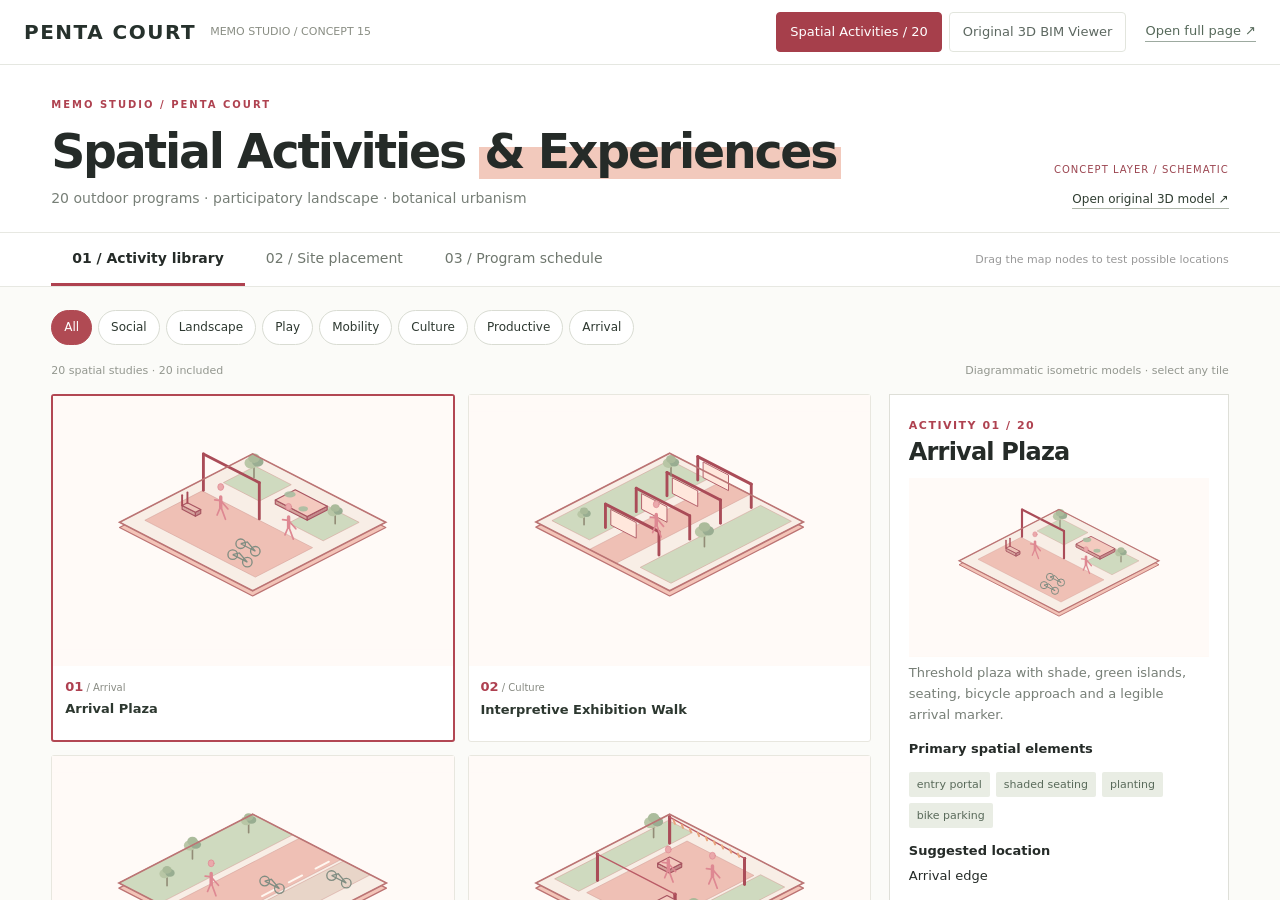
==== index.html @ 38d26be9 "Create Penta Court homepage connecting BIM viewer and 20 spatial activities" ====
<!doctype html><html lang="en"><head><meta charset="utf-8"><meta name="viewport" content="width=device-width,initial-scale=1"><title>Penta Court | MEMO Studio</title><style>
*{box-sizing:border-box}html,body{height:100%;margin:0}body{font:13px/1.4 system-ui,-apple-system,Segoe UI,sans-serif;background:#f7f7f4;color:#26312c}.shell{height:100dvh;display:flex;flex-direction:column}header{flex-shrink:0;min-height:65px;padding:10px 24px;display:flex;align-items:center;justify-content:space-between;gap:20px;background:white;border-bottom:1px solid #e5e7e1}.brand{display:flex;align-items:center;gap:14px;white-space:nowrap;text-decoration:none;color:inherit}.brand strong{font-size:20px;letter-spacing:1.5px}.brand span{font-size:11px;color:#8a8e84}nav{display:flex;gap:7px;align-items:center;overflow-x:auto}nav button{font:inherit;padding:10px 13px;border:1px solid #e2e5dd;background:white;color:#5d6861;cursor:pointer;border-radius:4px;white-space:nowrap}nav button[aria-selected=true]{background:#a63f4b;color:white;border-color:#a63f4b}nav button:hover:not([aria-selected=true]){background:#f9eded}nav a{color:#56695a;white-space:nowrap;text-decoration:none;border-bottom:1px solid #9daaa0;margin-left:12px}main{position:relative;flex:1;min-height:0}iframe{display:block;width:100%;height:100%;border:0;background:#fff}.loading{position:absolute;z-index:3;left:50%;top:42%;transform:translate(-50%,-50%);background:#fffffff4;padding:18px 30px;border:1px solid #e2e4dc;box-shadow:0 2px 22px #0001;color:#64716b}.loading[hidden]{display:none}@media(max-width:700px){header{padding:10px 12px;align-items:start;flex-direction:column;gap:10px}.brand strong{font-size:17px}nav{max-width:100%;width:100%;gap:4px}nav button{padding:9px}nav a{margin-left:5px;font-size:11px}} </style></head><body><div class="shell">
<header><a class="brand" href="#activities"><strong>PENTA COURT</strong><span>MEMO STUDIO / CONCEPT 15</span></a><nav role="tablist" aria-label="Project sections">
<button type="button" id="tab-activities" role="tab" aria-selected="true">Spatial Activities / 20</button>
<button type="button" id="tab-model" role="tab" aria-selected="false">Original 3D BIM Viewer</button>
<a id="open-page" href="activities.html" target="_blank" rel="noopener">Open full page ↗</a>
</nav></header>
<main><div class="loading" id="loading" role="status">Loading Penta Court…</div><iframe id="content" title="Penta Court interactive workspace" loading="eager" allow="fullscreen"></iframe></main>
</div><script>
(function(){
var pages={activities:'activities.html',model:'Penta_Court_Viewer%20(4).html'},view=document.getElementById('content'),loading=document.getElementById('loading'),last='';
function show(){var key=location.hash==='#model'?'model':'activities';document.getElementById('tab-activities').setAttribute('aria-selected',String(key==='activities'));document.getElementById('tab-model').setAttribute('aria-selected',String(key==='model'));document.getElementById('open-page').href=pages[key];if(last!==key){last=key;loading.hidden=false;view.src=pages[key];}}
document.getElementById('tab-activities').onclick=function(){location.hash='activities';show()};
document.getElementById('tab-model').onclick=function(){location.hash='model';show()};
view.onload=function(){loading.hidden=true};
window.addEventListener('hashchange',show);show();
})();
</script></body></html>
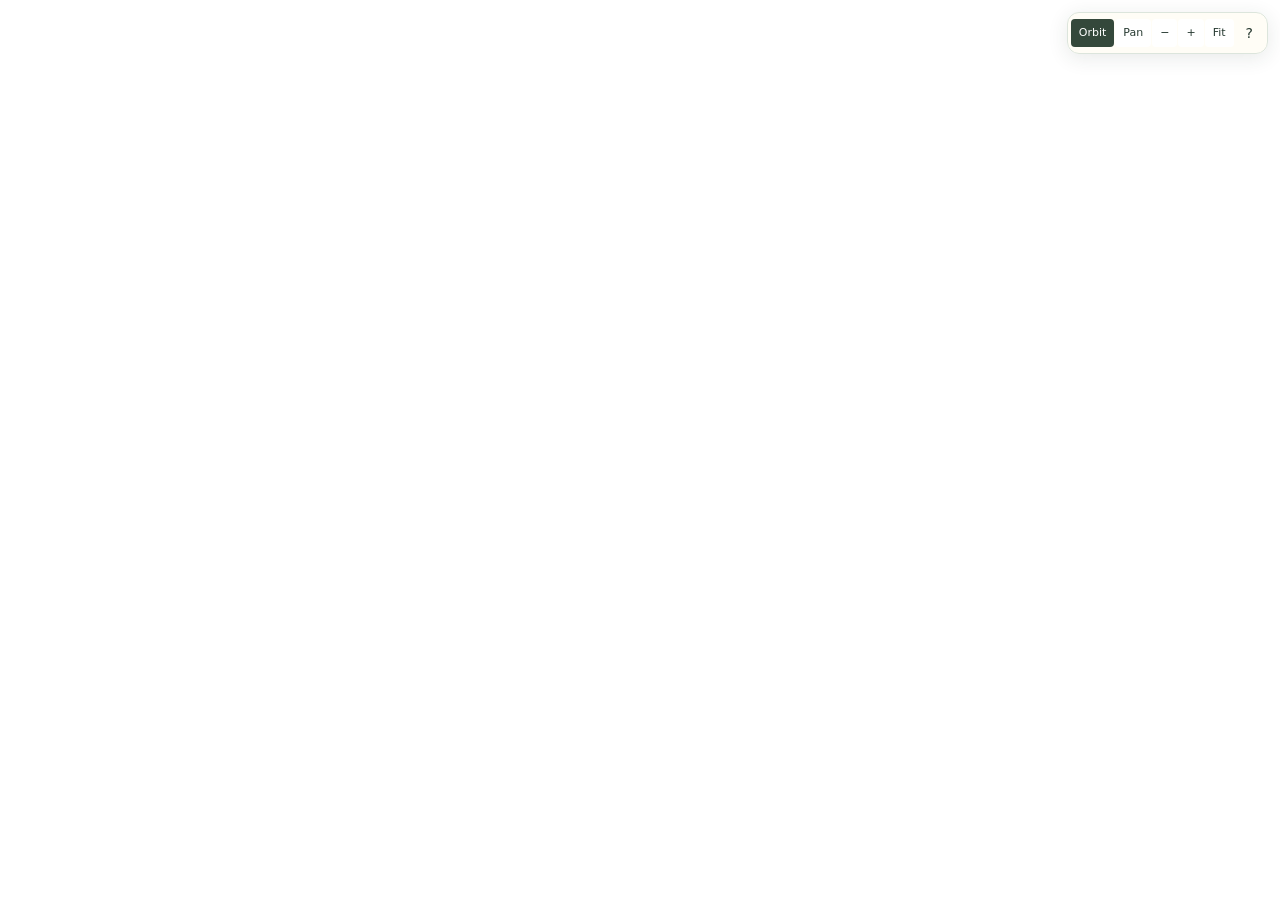
==== commit 7c86cdd8: "Fix Penta Court homepage: load full 3D viewer directly without broken iframe" ====
--- a/index.html
+++ b/index.html
@@ -1,18 +1,29 @@
-<!doctype html><html lang="en"><head><meta charset="utf-8"><meta name="viewport" content="width=device-width,initial-scale=1"><title>Penta Court | MEMO Studio</title><style>
-*{box-sizing:border-box}html,body{height:100%;margin:0}body{font:13px/1.4 system-ui,-apple-system,Segoe UI,sans-serif;background:#f7f7f4;color:#26312c}.shell{height:100dvh;display:flex;flex-direction:column}header{flex-shrink:0;min-height:65px;padding:10px 24px;display:flex;align-items:center;justify-content:space-between;gap:20px;background:white;border-bottom:1px solid #e5e7e1}.brand{display:flex;align-items:center;gap:14px;white-space:nowrap;text-decoration:none;color:inherit}.brand strong{font-size:20px;letter-spacing:1.5px}.brand span{font-size:11px;color:#8a8e84}nav{display:flex;gap:7px;align-items:center;overflow-x:auto}nav button{font:inherit;padding:10px 13px;border:1px solid #e2e5dd;background:white;color:#5d6861;cursor:pointer;border-radius:4px;white-space:nowrap}nav button[aria-selected=true]{background:#a63f4b;color:white;border-color:#a63f4b}nav button:hover:not([aria-selected=true]){background:#f9eded}nav a{color:#56695a;white-space:nowrap;text-decoration:none;border-bottom:1px solid #9daaa0;margin-left:12px}main{position:relative;flex:1;min-height:0}iframe{display:block;width:100%;height:100%;border:0;background:#fff}.loading{position:absolute;z-index:3;left:50%;top:42%;transform:translate(-50%,-50%);background:#fffffff4;padding:18px 30px;border:1px solid #e2e4dc;box-shadow:0 2px 22px #0001;color:#64716b}.loading[hidden]{display:none}@media(max-width:700px){header{padding:10px 12px;align-items:start;flex-direction:column;gap:10px}.brand strong{font-size:17px}nav{max-width:100%;width:100%;gap:4px}nav button{padding:9px}nav a{margin-left:5px;font-size:11px}} </style></head><body><div class="shell">
-<header><a class="brand" href="#activities"><strong>PENTA COURT</strong><span>MEMO STUDIO / CONCEPT 15</span></a><nav role="tablist" aria-label="Project sections">
-<button type="button" id="tab-activities" role="tab" aria-selected="true">Spatial Activities / 20</button>
-<button type="button" id="tab-model" role="tab" aria-selected="false">Original 3D BIM Viewer</button>
-<a id="open-page" href="activities.html" target="_blank" rel="noopener">Open full page ↗</a>
-</nav></header>
-<main><div class="loading" id="loading" role="status">Loading Penta Court…</div><iframe id="content" title="Penta Court interactive workspace" loading="eager" allow="fullscreen"></iframe></main>
-</div><script>
-(function(){
-var pages={activities:'activities.html',model:'Penta_Court_Viewer%20(4).html'},view=document.getElementById('content'),loading=document.getElementById('loading'),last='';
-function show(){var key=location.hash==='#model'?'model':'activities';document.getElementById('tab-activities').setAttribute('aria-selected',String(key==='activities'));document.getElementById('tab-model').setAttribute('aria-selected',String(key==='model'));document.getElementById('open-page').href=pages[key];if(last!==key){last=key;loading.hidden=false;view.src=pages[key];}}
-document.getElementById('tab-activities').onclick=function(){location.hash='activities';show()};
-document.getElementById('tab-model').onclick=function(){location.hash='model';show()};
-view.onload=function(){loading.hidden=true};
-window.addEventListener('hashchange',show);show();
+<!doctype html><html lang="en"><head><meta charset="utf-8"><meta name="viewport" content="width=device-width,initial-scale=1"><title>Penta Court · Living Courtyard</title><style>
+:root{color-scheme:light}*{box-sizing:border-box}html,body{margin:0;min-height:100%;font:14px/1.5 system-ui,-apple-system,BlinkMacSystemFont,"Segoe UI",sans-serif;background:#f7f8f4;color:#294235}.boot{min-height:100dvh;display:grid;place-items:center;padding:22px}.boot-inner{max-width:410px;text-align:center}.boot b{font-size:21px}.boot p{color:#6f7d70}.track{height:3px;background:#dfe7db;border-radius:8px;overflow:hidden;margin:18px 0}.track i{display:block;height:100%;background:#6a9879;width:0%;transition:width .2s}.links a{color:#3d7256;font-size:12px;margin:0 6px}#error{color:#994e4e;font-size:13px}
+</style></head><body><main class="boot"><div class="boot-inner"><b>Penta Court</b><p id="msg">Opening the 3D living courtyard…</p><div class="track"><i id="bar"></i></div><p id="error" role="alert"></p><div class="links"><a href="activities.html">Spatial activities</a><a href="Penta_Court_Viewer%20%284%29.html">Standalone 3D viewer</a></div></div></main>
+<script>
+(async function(){
+const msg=document.getElementById('msg'),bar=document.getElementById('bar'),err=document.getElementById('error');
+const base='./Penta_Court_Viewer%20%284%29.html';
+const fallback='https://raw.githubusercontent.com/Memortal/Penta-Court/main/Penta_Court_Viewer%20%284%29.html';
+try{
+ let response=await fetch(base,{cache:'no-store'});
+ if(!response.ok){msg.textContent='Trying the GitHub source…';response=await fetch(fallback,{cache:'no-store'})}
+ if(!response.ok)throw Error('Model file unavailable (HTTP '+response.status+').');
+ const total=Number(response.headers.get('Content-Length'))||0;let source='';
+ if(response.body&&typeof TextDecoder!=='undefined'){
+  const reader=response.body.getReader(),decoder=new TextDecoder();let count=0;
+  for(;;){const {done,value}=await reader.read();if(done)break;count+=value.byteLength;source+=decoder.decode(value,{stream:true});
+   bar.style.width=Math.min(95,total?(count/total)*95:count/26000000*90)+'%';
+  }
+  source+=decoder.decode();
+ }else source=await response.text();
+ if(!source.includes('PentaGrowth')||!source.includes('PENTA'))throw Error('Model response incomplete.');
+ msg.textContent='Preparing the interactive courtyard…';bar.style.width='100%';
+ source=source.replace('</style><header>','</style><link rel="stylesheet" href="immersive.css"><header>');
+ const closing='</scr'+'ipt>';
+ source=source.replace(closing+'</html>',closing+'<script defer src="immersive.js">'+closing+'</html>');
+ document.open();document.write(source);document.close();
+}catch(e){console.error('Penta Court startup failed',e);msg.textContent='The 3D model could not open.';err.textContent=e.message+' Open the activity library or try the standalone viewer.';bar.style.width='0%'}
 })();
 </script></body></html>
--- a/immersive.css
+++ b/immersive.css
@@ -0,0 +1,30 @@
+
+/* MEMO Studio · Penta Court immersive viewer — preserves existing BIM & controls */
+html,body{height:100%;overflow:hidden}
+body{background:#edf0eb!important;color:#273a31}
+header,#top-tabs{display:none!important}
+main{display:block!important;height:100dvh!important;position:relative!important;overflow:hidden!important}
+main>aside{display:none!important;position:absolute!important;top:68px!important;left:12px!important;width:min(310px,calc(100vw - 24px))!important;height:auto!important;max-height:calc(100dvh - 84px)!important;z-index:100!important;padding:16px!important;border:1px solid #dce4db!important;border-radius:16px!important;background:#fffefa!important;box-shadow:0 12px 38px #263c302f!important;overflow-y:auto!important}
+body.pc-show-aside main>aside{display:block!important}
+main>.viewport{position:absolute!important;inset:0!important;display:block!important;width:100%!important;height:100%!important;overflow:hidden!important;background:white!important}
+#view{width:100%!important;height:100%!important}
+.hud,.foot,#nav-hint{display:none!important}
+.zoom{right:12px!important;top:12px!important;padding:3px!important;gap:1px!important;z-index:50!important;border:1px solid #dce5dc!important;border-radius:12px!important;background:#fffdf6ed!important;box-shadow:0 4px 20px #263c301b!important}
+.zoom button{padding:6px 8px!important;min-width:25px!important;font-size:11px!important}
+#pc-ui{position:absolute;z-index:65;inset:10px 196px auto 12px;display:flex;align-items:center;gap:7px;pointer-events:none;min-height:45px}
+#pc-brand,#pc-controls{background:#fffcf4ee;border:1px solid #dde5dc;backdrop-filter:blur(12px);box-shadow:0 5px 22px #24352a16;pointer-events:auto}
+#pc-brand{display:flex;align-items:center;gap:8px;border-radius:12px;padding:8px 11px;flex-shrink:0;white-space:nowrap;color:#294337}
+#pc-brand .pc-mark{width:24px;height:24px;border-radius:7px;background:#46715b;color:white;display:grid;place-items:center;font-weight:750;font-size:10px}
+#pc-brand strong{font-size:12px;letter-spacing:.02em}
+#pc-controls{display:flex;gap:3px;align-items:center;min-width:0;border-radius:12px;padding:3px;overflow-x:auto;scrollbar-width:none}
+#pc-controls::-webkit-scrollbar{display:none}
+#pc-controls button,#pc-controls select,#pc-controls a{font-size:11px;font-weight:550;border:0;border-radius:8px;padding:8px 10px;color:#31483a;background:transparent;text-decoration:none;white-space:nowrap;cursor:pointer}
+#pc-controls button:hover,#pc-controls select:hover,#pc-controls a:hover{background:#e8eee7}
+#pc-controls .pc-on{background:#e3eee3;color:#256145}
+#pc-controls select{max-width:125px;appearance:auto}
+#pc-trail{position:absolute;z-index:50;bottom:14px;left:14px;display:flex;align-items:center;gap:7px;padding:8px 11px;background:#fffdf5db;border:1px solid #e3e8df;border-radius:11px;backdrop-filter:blur(8px);font-size:11px;color:#516459;pointer-events:none}
+#pc-trail .pc-dot{width:7px;height:7px;border-radius:50%;background:#46966c;box-shadow:0 0 0 4px #69b78923}
+#pc-sidebar-close{width:100%;margin-bottom:10px!important;background:#e8eee8!important;border-radius:8px!important;text-align:left!important;border-color:#e0e8de!important}
+body.pc-show-aside #pc-toggle{background:#dce9df!important}
+@media(max-width:900px){#pc-ui{right:92px}.zoom{max-width:85px;flex-wrap:wrap}.zoom #nav-pan,.zoom #nav-orbit,.zoom .nav-help{display:none!important}}
+@media(max-width:640px){#pc-ui{inset:7px 8px auto 8px;flex-wrap:wrap;gap:5px}#pc-brand{padding:6px 9px}#pc-controls{max-width:calc(100vw - 16px);width:100%;padding:2px}#pc-controls button,#pc-controls select,#pc-controls a{padding:7px;font-size:11px}.zoom{top:auto!important;right:10px!important;bottom:10px!important;max-width:none!important}.zoom #nav-pan,.zoom #nav-orbit,.zoom .nav-help{display:none!important}#pc-trail{bottom:55px;left:10px;font-size:10px}main>aside{top:93px!important;max-height:calc(100dvh - 115px)!important}}
